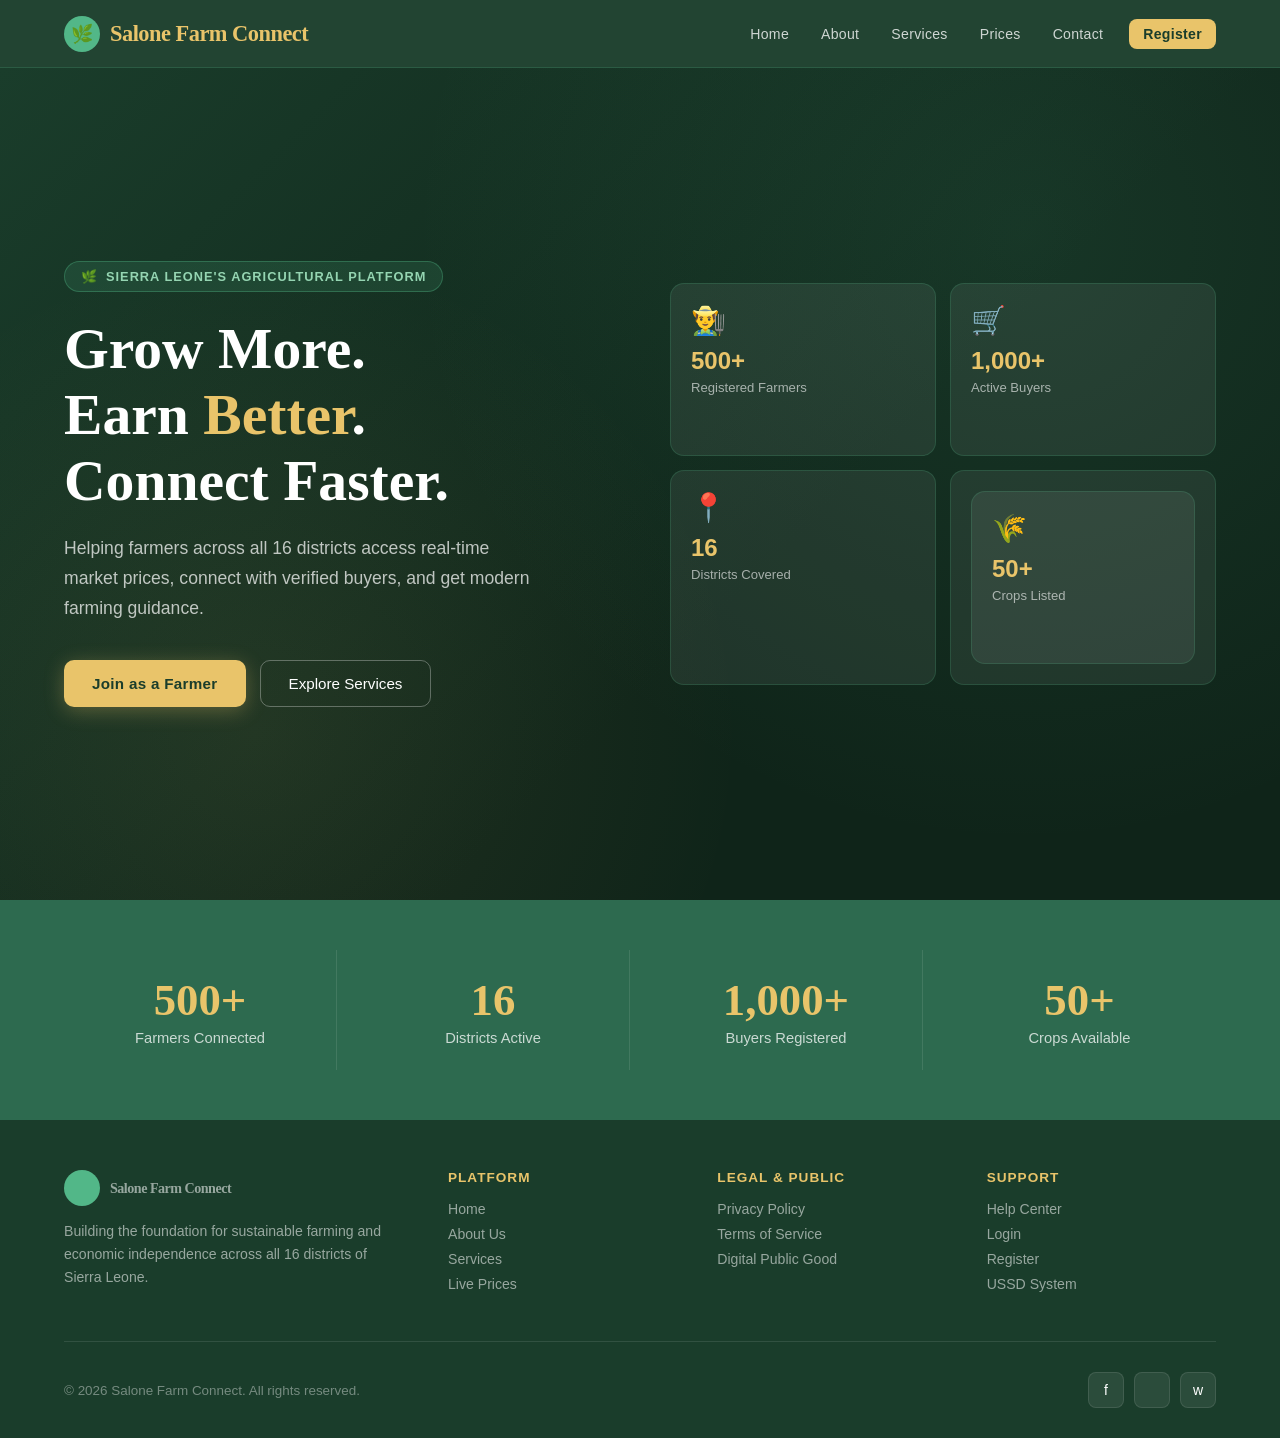
==== index.html @ 29c18ebd "Successfully Cleared submodule and tracking actual folders" ====
<!DOCTYPE html>
<html lang="en">
<head>
<meta charset="UTF-8">
<meta name="viewport" content="width=device-width, initial-scale=1.0">
<title>Salone Farm Connect</title>
<link rel="stylesheet" href="style.CSS">
</head>
<body>

<header id="mainHeader">
  <a onclick="navigateTo('home-page')" class="logo" style="cursor: pointer;">
  <span class="logo-icon">🌿</span>
    Salone Farm Connect
  </a>
  <nav id="mainNav">
    <a id="nav-home-page" onclick="navigateTo('home-page')">Home</a>
    <a id="nav-about-page" onclick="navigateTo('about-page')">About</a>
    <a id="nav-services-page" onclick="navigateTo('services-page')">Services</a>
    <a id="nav-market-page" onclick="navigateTo('market-page')">Prices</a>
    <a id="nav-contact-page" onclick="navigateTo('contact-page')">Contact</a>
    <a id="nav-register-page" onclick="navigateTo('register-page')" class="nav-cta">Register</a>
  </nav>
  <div class="menu-toggle" id="menuToggle" onclick="toggleMenu()" aria-label="Toggle menu">
    <span></span><span></span><span></span>
  </div>
</header>

<div id="home-page" class="page-view">
  <section class="hero">
    <div class="hero-bg-pattern"></div>
    <div class="hero-grid">
      <div class="hero-content">
        <div class="hero-badge">Sierra Leone's Agricultural Platform</div>
        <h2>Grow More.<br>Earn <span>Better</span>.<br>Connect Faster.</h2>
        <p>Helping farmers across all 16 districts access real-time market prices, connect with verified buyers, and get modern farming guidance.</p>
        <div class="hero-buttons">
          <button class="btn-primary" onclick="navigateTo('register-page')">Join as a Farmer</button>
          <button class="btn-outline" onclick="navigateTo('services-page')">Explore Services</button>
        </div>
      </div>
      <div class="hero-visual">
        <div class="hero-card-grid">
          <div class="hero-info-card"><div class="card-icon">👨‍🌾</div><h4>500+</h4><p>Registered Farmers</p>
          </div>
          <div class="hero-info-card"><div class="card-icon">🛒</div><h4>1,000+</h4><p>Active Buyers</p>
          </div>
          <div class="hero-info-card"><div class="card-icon">📍</div><h4>16</h4><p>Districts Covered</p>
          </div>
          <div class="hero-info-card"><div class="hero-info-card"><div class="card-icon">🌾</div><h4>50+</h4><p>Crops Listed</p>
        </div>
    </div>
  </section>

  <div class="stats">
    <div class="stat-item">
      <h3 id="stat1">500+</h3>
      <p>Farmers Connected</p>
    </div>
    <div class="stat-item">
      <h3 id="stat2">16</h3>
      <p>Districts Active</p>
    </div>
    <div class="stat-item">
      <h3 id="stat3">1,000+</h3>
      <p>Buyers Registered</p>
    </div>
    <div class="stat-item">
      <h3 id="stat4">50+</h3>
      <p>Crops Available</p>
    </div>
  </div>
</div>

<div id="about-page" class="page-view">
  <section class="about">
    <div class="about-inner">
      <div class="about-image-wrap">
        <img src="images/farmer.jpg" alt="Sierra Leone Farmer"
          onerror="this.style.display='none'; this.parentElement.querySelector('.about-fallback').style.display='flex'">
        <div class="about-fallback" style="display:none; height:460px; background:linear-gradient(135deg,#b7e4c7,#52b788); align-items:center; justify-content:center; font-size:100px;"></div>
        <div class="about-tag">Est. 2024 · Freetown, SL</div>
      </div>
      <div class="about-text">
        <span class="section-label">About Us</span>
        <h2 class="section-title">Empowering Sierra Leone's Farming Communities</h2>
        <p class="section-desc">Salone Farm Connect is a Digital Public Good bridging the gap between farmers and markets across Sierra Leone.</p>
        <div class="about-feature">
          <div class="about-feature-icon">📊</div>
          <div>
            <h4>Real-Time Market Data</h4>
            <p>Daily updated crop prices from all major markets so you always sell at the right time.</p>
          </div>
        </div>
        <div class="about-feature">
          <div class="about-feature-icon">🤝</div>
          <div>
            <h4>Verified Buyer Network</h4>
            <p>Connect directly with trusted buyers — no middlemen, better prices for your harvest.</p>
          </div>
        </div>
        <div class="about-feature">
          <div class="about-feature-icon">📱</div>
          <div>
            <h4>Works on All Devices</h4>
            <p>Mobile-friendly platform accessible even on basic smartphones with low data usage.</p>
          </div>
        </div>
      </div>
    </div>
  </section>
</div>

<div id="services-page" class="page-view">
  <section id="services">
    <div class="services-inner">
      <div style="text-align:center; max-width:580px; margin:0 auto 50px;">
        <span class="section-label">What We Offer</span>
        <h2 class="section-title">Services Built for Farmers</h2>
      </div>
      <div class="cards">
        <div class="card">
          <div class="card-img-wrap">
            <img src="images/advice.jpg" alt="Farming Advice"
              onerror="this.style.display='none'; this.nextElementSibling.style.display='flex'">
            <div class="card-img-placeholder p1">🌱</div>
          </div>
          <div class="card-body">
            <h3>Farming Advice</h3>
            <p>Modern techniques, seasonal guides, and expert tips tailored for Sierra Leone's climate and soil.</p>
            <a onclick="showToast('Farming advice archives are being expanded!')" class="card-link">Learn more →</a>
          </div>
        </div>
        <div class="card">
          <div class="card-img-wrap">
            <img src="images/market.jpg" alt="Market Prices"
              onerror="this.style.display='none'; this.nextElementSibling.style.display='flex'">
            <div class="card-img-placeholder p2">💰</div>
          </div>
          <div class="card-body">
            <h3>Market Prices</h3>
            <p>Daily updated crop prices from Bo, Kenema, Makeni, and Freetown markets.</p>
            <a onclick="navigateTo('market-page')" class="card-link">View prices →</a>
          </div>
        </div>
        <div class="card">
          <div class="card-img-wrap">
            <img src="images/equipment.jpg" alt="Equipment Guide"
              onerror="this.style.display='none'; this.nextElementSibling.style.display='flex'">
            <div class="card-img-placeholder p3">🚜</div>
          </div>
          <div class="card-body">
            <h3>Equipment Guide</h3>
            <p>Find affordable tools, compare options, and locate suppliers near your district.</p>
            <a onclick="showToast('Equipment databases are updating...')" class="card-link">Browse tools →</a>
          </div>
        </div>
        <div class="card">
          <div class="card-img-wrap">
            <img src="images/buyer.jpg" alt="Buyer Connection"
              onerror="this.style.display='none'; this.nextElementSibling.style.display='flex'">
            <div class="card-img-placeholder p4">🛒</div>
          </div>
          <div class="card-body">
            <h3>Buyer Connection</h3>
            <p>Post your harvest and get contacted by verified buyers directly — no commission fees.</p>
            <a onclick="navigateTo('register-page')" class="card-link">Get started →</a>
          </div>
        </div>
      </div>
    </div>
  </section>
</div>

<div id="market-page" class="page-view">
  <section id="market">
    <div class="market-inner">
      <span class="section-label">Live Prices</span>
      <h2 class="section-title">Current Market Prices</h2>
      <p class="section-desc">Prices updated daily from major markets across Sierra Leone. All prices in Leones (Le) per kg.</p>
      <div class="market-grid">
        <div class="price-card">
          <div class="price-card-left">
            <div class="price-card-emoji">🌾</div>
            <div>
              <div class="price-card-name">Rice</div>
              <div class="price-card-sub">Oryza sativa</div>
            </div>
          </div>
          <div>
            <div class="price-card-amount">Le 900</div>
            <div class="price-card-unit">per kg</div>
          </div>
        </div>
        <div class="price-card">
          <div class="price-card-left">
            <div class="price-card-emoji">🥔</div>
            <div>
              <div class="price-card-name">Cassava</div>
              <div class="price-card-sub">Manihot esculenta</div>
            </div>
          </div>
          <div>
            <div class="price-card-amount">Le 700</div>
            <div class="price-card-unit">per kg</div>
          </div>
        </div>
        <div class="price-card">
          <div class="price-card-left">
            <div class="price-card-emoji">🥜</div>
            <div>
              <div class="price-card-name">Groundnut</div>
              <div class="price-card-sub">Arachis hypogaea</div>
            </div>
          </div>
          <div>
            <div class="price-card-amount">Le 1,200</div>
            <div class="price-card-unit">per kg</div>
          </div>
        </div>
        <div class="price-card">
          <div class="price-card-left">
            <div class="price-card-emoji">🌶️</div>
            <div>
              <div class="price-card-name">Pepper</div>
              <div class="price-card-sub">Capsicum species</div>
            </div>
          </div>
          <div>
            <div class="price-card-amount">Le 1,500</div>
            <div class="price-card-unit">per kg</div>
          </div>
        </div>
        <div class="price-card">
          <div class="price-card-left">
            <div class="price-card-emoji">🌽</div>
            <div>
              <div class="price-card-name">Maize</div>
              <div class="price-card-sub">Zea mays</div>
            </div>
          </div>
          <div>
            <div class="price-card-amount">Le 850</div>
            <div class="price-card-unit">per kg</div>
          </div>
        </div>
        <div class="price-card">
          <div class="price-card-left">
            <div class="price-card-emoji">🍠</div>
            <div>
              <div class="price-card-name">Sweet Potato</div>
              <div class="price-card-sub">Ipomoea batatas</div>
            </div>
          </div>
          <div>
            <div class="price-card-amount">Le 600</div>
            <div class="price-card-unit">per kg</div>
          </div>
        </div>
      </div>
      <p class="market-update">Last updated: <span id="updateTime">Loading...</span></p>
    </div>
  </section>
  
  <section class="testimonials">
    <div class="testimonials-inner">
      <div style="text-align:center; max-width:580px; margin:0 auto 50px;">
        <span class="section-label">Success Stories</span>
        <h2 class="section-title">What Our Farmers Say</h2>
      </div>
      <div class="testimonials-grid">
        <div class="testimonial-card">
          <div class="stars"></div>
          <p>"Knowing the market price in Freetown before leaving my farm in Kenema saved me over Le 500,000 in transport!"</p>
          <div class="testimonial-author">
            <div class="avatar">MK</div>
            <div>
              <h4>Haja Rahatu Bassum</h4>
              <span>Rice Farmer, Kenema</span>
            </div>
          </div>
        </div>
        <div class="testimonial-card">
          <div class="stars"></div>
          <p>"I connected directly with an agribusiness buyer from Bo who bought my entire cassava yield. No middleman cheats."</p>
          <div class="testimonial-author">
            <div class="avatar">FB</div>
            <div>
              <h4>Francis Sillah</h4>
              <span>Cassava Producer, Moyamba</span>
            </div>
          </div>
        </div>
        <div class="testimonial-card">
          <div class="stars"></div>
          <p>"The advice on seasonal planting and compost application helped me double my pepper harvest this year."</p>
          <div class="testimonial-author">
            <div class="avatar">SK</div>
            <div>
              <h4>Adrian Amous Lavaly</h4>
              <span>Vegetable Grower, Kono</span>
            </div>
          </div>
        </div>
      </div>
    </div>
  </section>
</div>

<div id="contact-page" class="page-view">
  <section id="contact">
    <div class="contact-inner">
      <div class="contact-info">
        <span class="section-label">Get In Touch</span>
        <h3>We're Here to Help</h3>
        <p>Have questions about how to use the platform or need registration assistance? Contact our local team in Freetown.</p>
        <div class="contact-item">
          <div class="contact-icon">📞</div>
          <div>
            <h4>Phone Support</h4>
            <p>+232 76 123456 / +232 33 654321</p>
          </div>
        </div>
        <div class="contact-item">
          <div class="contact-icon">✉️</div>
          <div>
            <h4>Email Address</h4>
            <p>support@salonefarmconnect.sl</p>
          </div>
        </div>
        <div class="contact-item">
          <div class="contact-icon">📍</div>
          <div>
            <h4>Main Office</h4>
            <p>Siaka Stevens Street, Freetown, Sierra Leone</p>
          </div>
        </div>
      </div>
      <div class="contact-map">
        <img src="images/hero.jpg" alt="Hero" srcset="">
        <span>🇸🇱</span>
        Salone Farm Connect HQ
      </div>
    </div>
  </section>
</div>

<div id="login-page" class="page-view">
  <section id="login">
    <div class="register-inner">
      <span class="section-label">Welcome Back</span>
      <h2 class="section-title">Login to Your Account</h2>
      <p class="section-desc">Access your market connections, crop listings, and daily updates.</p>
      <div class="register-form">
        <form onsubmit="handleLogin(event)">
          <div class="form-group">
            <label>Phone Number</label>
            <input type="tel" id="lphone" placeholder="e.g. +232 76 000000" required>
          </div>
          <div class="form-group">
            <label>Password / PIN</label>
            <input type="password" id="lpassword" placeholder="Enter your secret PIN" required>
          </div>
          <button type="submit" class="form-submit-btn">Login</button>
          <p class="form-toggle-text">
            New to the network? <a onclick="navigateTo('register-page')">Register here</a>
          </p>
        </form>
      </div>
    </div>
  </section>
</div>

<div id="register-page" class="page-view">
  <section id="register">
    <div class="register-inner">
      <span class="section-label">Get Started Today</span>
      <h2 class="section-title">Register as a Farmer</h2>
      <p class="section-desc">Join hundreds of farmers across Sierra Leone and start selling smarter.</p>
      <div class="register-form">
        <form onsubmit="handleRegistration(event)">
          <div class="form-row">
            <div class="form-group">
              <label>Full Name</label>
              <input type="text" id="fname" placeholder="e.g. Aminata Koroma" required>
            </div>
            <div class="form-group">
              <label>Phone Number</label>
              <input type="tel" id="fphone" placeholder="e.g. +232 76 000000" required>
            </div>
          </div>
          <div class="form-row">
            <div class="form-group">
              <label>District</label>
              <select id="fdistrict" required>
                <option value="" disabled selected>Select District</option>
                <option>Bo</option>
                <option>Bombali</option>
                <option>Freetown</option>
                <option>Kenema</option>
                <option>Makeni</option>
                <option>Kono</option>
              </select>
            </div>
            <div class="form-group">
              <label>Primary Crop</label>
              <select id="fcrop" required>
                <option value="" disabled selected>Select Crop</option>
                <option>Rice</option>
                <option>Cassava</option>
                <option>Groundnut</option>
                <option>Pepper</option>
              </select>
            </div>
          </div>
          <button type="submit" class="form-submit-btn">Complete Registration</button>
          <p style="text-align: center; margin-top: 20px; font-size: 14px; color: #fefcfc;">
  Already have an account? 
  <a onclick="navigateTo('login-page')" style="color: var(--green-light); cursor: pointer; font-weight: bold; text-decoration: underline; transition: color 0.2s ease;">
    Login here
  </a>
</p>
          <div id="successMsg" class="success-msg"> Success! Welcome to the network.</div>
        </form>
      </div>
    </div>
  </section>
</div>

<footer>
  <div class="footer-grid">
    <div class="footer-col footer-brand">
      <a onclick="navigateTo('home-page')" class="logo">
        <span class="logo-icon"></span>
        Salone Farm Connect
      </a>
      <p>Building the foundation for sustainable farming and economic independence across all 16 districts of Sierra Leone.</p>
    </div>
    <div class="footer-col">
      <h5>Platform</h5>
      <a onclick="navigateTo('home-page')">Home</a>
      <a onclick="navigateTo('about-page')">About Us</a>
      <a onclick="navigateTo('services-page')">Services</a>
      <a onclick="navigateTo('market-page')">Live Prices</a>
    </div>
    <div class="footer-col">
      <h5>Legal & Public</h5>
      <a onclick="showToast('Privacy updates are live.')">Privacy Policy</a>
      <a onclick="showToast('Standard terms apply.')">Terms of Service</a>
      <a onclick="showToast('Certified DPG platform.')">Digital Public Good</a>
    </div>
    <div class="footer-col">
      <h5>Support</h5>
      <a onclick="navigateTo('contact-page')">Help Center</a>
      <a onclick="navigateTo('login-page')">Login</a>
      <a onclick="navigateTo('register-page')">Register</a>
      <a onclick="showToast('USSD Portal: Dial *432#')">USSD System</a>
    </div>
  </div>
  <div class="footer-bottom">
    <p>&copy; 2026 Salone Farm Connect. All rights reserved.</p>
    <div class="footer-socials">
      <a onclick="showToast('Opening Facebook...')" class="social-btn" style="color:#fff;">f</a>
      <a onclick="showToast('Opening X...')" class="social-btn" style="color:#fff;"></a>
      <a onclick="showToast('Opening WhatsApp...')" class="social-btn" style="color:#fff;">w</a>
    </div>
  </div>
</footer>

<div id="toast">
  <span id="toastText">Notification message here</span>
</div>
<script src="script.js"></script>
</body>
</html>
---- style.CSS ----
* {
    --green-deep: #1a3d2b;
    --green-mid: #2d6a4f;
    --green-bright: #52b788;
    --green-light: #95d5b2;
    --gold: #e9c46a;
    --gold-dark: #c89a2f;
    --earth: #8b4513;
    --cream: #fefae0;
    --white: #ffffff;
    --text-dark: #111a15;
    --text-mid: #3d5a45;
    --shadow: rgba(26,61,43,0.18);
    --radius: 16px;
    --transition: 0.4s cubic-bezier(.4, 0, .2, 1);
  }

  *, *::before, *::after { box-sizing: border-box; margin: 0; padding: 0; }

  html { scroll-behavior: smooth; }

  body {
    font-family: 'DM Sans', sans-serif;
    background: var(--cream);
    color: var(--text-dark);
    overflow-x: hidden;
    min-height: 100vh;
    display: flex;
    flex-direction: column;
  }

  /* ─── SCROLLBAR ─── */
  ::-webkit-scrollbar { width: 6px; }
  ::-webkit-scrollbar-track { background: var(--green-deep); }
  ::-webkit-scrollbar-thumb { background: var(--green-bright); border-radius: 3px; }

  /* ─── HEADER ─── */
  header {
    position: fixed; top: 0; left: 0; right: 0; z-index: 1000;
    background: rgba(26,61,43,0.96);
    backdrop-filter: blur(12px);
    -webkit-backdrop-filter: blur(12px);
    padding: 0 5%;
    display: flex; align-items: center; justify-content: space-between;
    height: 68px;
    border-bottom: 1px solid rgba(82,183,136,0.2);
    transition: box-shadow var(--transition);
  }
  header.scrolled { box-shadow: 0 4px 30px var(--shadow); }

  .logo {
    font-family: 'Playfair Display', serif;
    color: var(--gold);
    font-size: 1.4rem;
    font-weight: 700;
    letter-spacing: -0.5px;
    display: flex; align-items: center; gap: 10px;
    text-decoration: none;
  }
  .logo-icon {
    width: 36px; height: 36px;
    background: var(--green-bright);
    border-radius: 50%;
    display: grid; place-items: center;
    font-size: 18px;
    flex-shrink: 0;
  }

  nav { display: flex; align-items: center; gap: 4px; }
  nav a {
    color: rgba(255,255,255,0.78);
    text-decoration: none;
    font-size: 0.88rem;
    font-weight: 500;
    padding: 7px 14px;
    border-radius: 8px;
    transition: all var(--transition);
    letter-spacing: 0.3px;
    cursor: pointer;
  }
  nav a:hover, nav a.active { background: rgba(82,183,136,0.2); color: var(--green-light); }

  .nav-cta {
    background: var(--gold) !important;
    color: var(--green-deep) !important;
    font-weight: 600 !important;
    margin-left: 8px;
  }
  .nav-cta:hover, .nav-cta.active { background: var(--gold-dark) !important; color: var(--white) !important; }

  .menu-toggle {
    display: none;
    flex-direction: column; gap: 5px; cursor: pointer; padding: 6px;
  }
  .menu-toggle span {
    display: block; width: 24px; height: 2px;
    background: var(--white); border-radius: 2px;
    transition: all var(--transition);
  }

  /* ─── MULTI-PAGE VIEW ROUTER SYSTEM ─── */
  .page-view {
  display: none;
  width: 100%;
  opacity: 0;
  transform: translateY(20px);
  padding-top: 68px; /* Escape the sticky header */
  flex: 1;
  box-sizing: border-box; /* Prevents padding from causing extra layout sprawl */
}

/* Use a clean keyframe setup for entry, and let standard layout rules handle exits */
.page-view.active-page {
  display: block; /* Changes cleanly to a block only when viewed */
  animation: pageEnter 0.5s cubic-bezier(.4, 0, .2, 1) forwards;
}

  @keyframes pageEnter {
    from {
      opacity: 0;
      transform: translateY(25px);
    }
    to {
      opacity: 1;
      transform: translateY(0);
    }
  }

  /* ─── HERO ─── */
  .hero {
    min-height: calc(100vh - 68px);
    background: linear-gradient(135deg, var(--green-deep) 0%, #0f2419 60%, #0f2419 100%);
    display: flex; align-items: center;
    position: relative; overflow: hidden;
    padding: 60px 5%;
  }

  .hero-bg-pattern {
    position: absolute; inset: 0; pointer-events: none;
    background-image:
      radial-gradient(circle at 80% 20%, rgba(82,183,136,0.12) 0%, transparent 50%),
      radial-gradient(circle at 20% 80%, rgba(233,196,106,0.08) 0%, transparent 40%);
  }

  .hero-grid {
    max-width: 1200px; margin: 0 auto; width: 100%;
    display: grid; grid-template-columns: 1fr 1fr; gap: 60px; align-items: center;
  }

  .hero-badge {
    display: inline-flex; align-items: center; gap: 8px;
    background: rgba(82,183,136,0.15);
    border: 1px solid rgba(82,183,136,0.35);
    color: var(--green-light);
    font-size: 0.8rem; font-weight: 600; letter-spacing: 1px; text-transform: uppercase;
    padding: 7px 16px; border-radius: 100px; margin-bottom: 24px;
    animation: fadeUp 0.6s ease both;
  }
  .hero-badge::before { content: '🌿'; }

  .hero h2 {
    font-family: 'Playfair Display', serif;
    color: var(--white);
    font-size: clamp(2.2rem, 4.5vw, 3.6rem);
    line-height: 1.15;
    font-weight: 900;
    margin-bottom: 20px;
    animation: fadeUp 0.7s 0.1s ease both;
  }
  .hero h2 span { color: var(--gold); }

  .hero p {
    color: rgba(255,255,255,0.72);
    font-size: 1.1rem; line-height: 1.7;
    max-width: 480px; margin-bottom: 36px;
    animation: fadeUp 0.7s 0.2s ease both;
  }

  .hero-buttons {
    display: flex; gap: 14px; flex-wrap: wrap;
    animation: fadeUp 0.7s 0.3s ease both;
  }

  .btn-primary {
    background: var(--gold);
    color: var(--green-deep);
    font-family: 'DM Sans', sans-serif;
    font-weight: 700; font-size: 0.95rem;
    padding: 14px 28px; border-radius: 10px;
    border: none; cursor: pointer;
    transition: all var(--transition);
    box-shadow: 0 4px 20px rgba(233,196,106,0.3);
    letter-spacing: 0.3px;
  }
  .btn-primary:hover {
    background: var(--gold-dark); transform: translateY(-2px);
    box-shadow: 0 8px 28px rgba(233,196,106,0.4);
  }

  .btn-outline {
    background: transparent;
    color: var(--white);
    font-family: 'DM Sans', sans-serif;
    font-weight: 500; font-size: 0.95rem;
    padding: 14px 28px; border-radius: 10px;
    border: 1px solid rgba(255,255,255,0.3); cursor: pointer;
    transition: all var(--transition);
  }
  .btn-outline:hover { background: rgba(255,255,255,0.1); border-color: rgba(255,255,255,0.55); }

  .hero-visual {
    animation: fadeIn 0.9s 0.4s ease both;
    position: relative;
  }

  .hero-card-grid {
    display: grid; grid-template-columns: 1fr 1fr; gap: 14px;
  }

  .hero-info-card {
    background: rgba(255,255,255,0.07);
    border: 1px solid rgba(82,183,136,0.2);
    border-radius: 14px; padding: 20px;
    transition: all var(--transition);
  }
  .hero-info-card:hover { background: rgba(255,255,255,0.11); transform: translateY(-3px); }
  .hero-info-card .card-icon { font-size: 28px; margin-bottom: 10px; }
  .hero-info-card h4 { color: var(--gold); font-size: 1.5rem; font-weight: 700; }
  .hero-info-card p { color: rgba(255,255,255,0.6); font-size: 0.82rem; margin-top: 2px; }

  /* ─── STATS ─── */
  .stats {
    background: var(--green-mid);
    padding: 50px 5%;
    display: grid; grid-template-columns: repeat(4, 1fr); gap: 20px;
    max-width: 100%;
  }

  .stat-item {
    text-align: center; padding: 24px 10px;
    border-right: 1px solid rgba(255,255,255,0.1);
    transition: transform var(--transition);
  }
  .stat-item:last-child { border-right: none; }
  .stat-item:hover { transform: scale(1.04); }
  .stat-item h3 {
    font-family: 'Playfair Display', serif;
    color: var(--gold); font-size: 2.8rem; font-weight: 900;
  }
  .stat-item p { color: rgba(255,255,255,0.75); font-size: 0.92rem; margin-top: 4px; font-weight: 500; }

  /* ─── SECTION SHARED ─── */
  section { padding: 90px 5%; }

  .section-label {
    display: inline-block;
    font-size: 0.78rem; font-weight: 700; letter-spacing: 2px; text-transform: uppercase;
    color: var(--green-bright); margin-bottom: 12px;
  }
  .section-title {
    font-family: 'Playfair Display', serif;
    font-size: clamp(1.8rem, 3.5vw, 2.7rem);
    font-weight: 900; color: var(--green-deep);
    line-height: 1.2; margin-bottom: 16px;
  }
  .section-desc {
    color: var(--text-mid); font-size: 1.05rem; line-height: 1.7;
    max-width: 580px; margin-bottom: 50px;
  }

  /* ─── ABOUT ─── */
  .about { background: var(--white); }
  .about-inner {
    max-width: 1200px; margin: 0 auto;
    display: grid; grid-template-columns: 1fr 1fr; gap: 70px; align-items: center;
  }

  .about-image-wrap {
    position: relative; border-radius: 20px; overflow: hidden;
    box-shadow: 0 30px 60px var(--shadow);
  }
  .about-image-wrap img {
    width: 100%; height: 460px; object-fit: cover; display: block;
    transition: transform 0.5s ease;
  }
  .about-image-wrap:hover img { transform: scale(1.04); }
  .about-image-wrap::after {
    content: '';
    position: absolute; inset: 0;
    background: linear-gradient(to top, rgba(26,61,43,0.4) 0%, transparent 60%);
  }

  .about-tag {
    position: absolute; bottom: 20px; left: 20px; z-index: 2;
    background: var(--gold); color: var(--green-deep);
    font-weight: 700; font-size: 0.85rem; padding: 8px 16px; border-radius: 8px;
  }

  .about-feature {
    display: flex; gap: 14px; align-items: flex-start;
    padding: 18px; border-radius: 12px;
    border: 1px solid rgba(82,183,136,0.2);
    margin-bottom: 14px;
    transition: all var(--transition);
    background: rgba(82,183,136,0.04);
  }
  .about-feature:hover { background: rgba(82,183,136,0.1); border-color: var(--green-bright); transform: translateX(6px); }
  .about-feature-icon { font-size: 24px; flex-shrink: 0; margin-top: 2px; }
  .about-feature h4 { font-weight: 600; font-size: 0.95rem; color: var(--green-deep); margin-bottom: 4px; }
  .about-feature p { color: var(--text-mid); font-size: 0.88rem; line-height: 1.5; }

  /* ─── SERVICES ─── */
  #services { background: var(--cream); }
  .services-inner { max-width: 1200px; margin: 0 auto; }

  .cards {
    display: grid; grid-template-columns: repeat(4, 1fr); gap: 22px;
  }

  .card {
    background: var(--white);
    border-radius: var(--radius); overflow: hidden;
    box-shadow: 0 4px 20px rgba(0,0,0,0.06);
    border: 1px solid rgba(82,183,136,0.12);
    transition: all var(--transition);
    cursor: default;
  }
  .card:hover {
    transform: translateY(-8px);
    box-shadow: 0 20px 40px rgba(26,61,43,0.15);
    border-color: var(--green-bright);
  }

  .card-img-wrap { height: 180px; overflow: hidden; position: relative; }
  .card-img-wrap img { width: 100%; height: 100%; object-fit: cover; transition: transform 0.5s ease; }
  .card:hover .card-img-wrap img { transform: scale(1.08); }

  .card-img-placeholder {
    width: 100%; height: 100%;
    display: grid; place-items: center; font-size: 52px;
  }
  .card-img-placeholder.p1 { background: linear-gradient(135deg, #d8f3dc, #b7e4c7); }
  .card-img-placeholder.p2 { background: linear-gradient(135deg, #fff3cd, #fde68a); }
  .card-img-placeholder.p3 { background: linear-gradient(135deg, #fce4ec, #f8bbd0); }
  .card-img-placeholder.p4 { background: linear-gradient(135deg, #e3f2fd, #bbdefb); }

  .card-body { padding: 22px 20px 24px; }
  .card-body h3 { font-family: 'Playfair Display', serif; font-size: 1.1rem; color: var(--green-deep); margin-bottom: 8px; }
  .card-body p { color: var(--text-mid); font-size: 0.88rem; line-height: 1.55; }

  .card-link {
    display: inline-flex; align-items: center; gap: 6px;
    color: var(--green-mid); font-size: 0.84rem; font-weight: 600;
    margin-top: 14px; text-decoration: none;
    transition: gap var(--transition), color var(--transition);
    cursor: pointer;
  }
  .card-link:hover { gap: 10px; color: var(--green-bright); }

  /* ─── MARKET ─── */
  #market { background: var(--white); }
  .market-inner { max-width: 900px; margin: 0 auto; }

  .market-grid {
    display: grid; grid-template-columns: repeat(2, 1fr); gap: 16px; margin-top: 40px;
  }

  .price-card {
    background: var(--cream);
    border-radius: 14px; padding: 22px 24px;
    border: 1px solid rgba(82,183,136,0.18);
    display: flex; justify-content: space-between; align-items: center;
    transition: all var(--transition);
    position: relative; overflow: hidden;
  }
  .price-card::before {
    content: '';
    position: absolute; left: 0; top: 0; bottom: 0; width: 4px;
    background: var(--green-bright);
    border-radius: 4px 0 0 4px;
  }
  .price-card:hover { background: var(--white); box-shadow: 0 8px 24px var(--shadow); transform: translateX(6px); }

  .price-card-left { display: flex; align-items: center; gap: 14px; }
  .price-card-emoji { font-size: 32px; }
  .price-card-name { font-weight: 600; font-size: 1.05rem; color: var(--green-deep); }
  .price-card-sub { color: var(--text-mid); font-size: 0.8rem; margin-top: 2px; }
  .price-card-amount { font-family: 'Playfair Display', serif; font-size: 1.5rem; font-weight: 900; color: var(--green-mid); }
  .price-card-unit { font-size: 0.78rem; color: var(--text-mid); text-align: right; }

  .market-update {
    text-align: center; margin-top: 28px;
    color: var(--text-mid); font-size: 0.85rem;
  }
  .market-update span { color: var(--green-bright); font-weight: 600; }

  /* ─── REGISTER ─── */
  #register { background: linear-gradient(135deg, var(--green-deep) 0%, #0f2419 100%); padding: 90px 5%; }
  .register-inner {
    max-width: 680px; margin: 0 auto; text-align: center;
  }
  .register-inner .section-title { color: var(--white); }
  .register-inner .section-desc { color: rgba(255,255,255,0.65); margin: 0 auto 40px; }

  .register-form {
    background: rgba(255,255,255,0.06);
    border: 1px solid rgba(82,183,136,0.25);
    border-radius: 20px; padding: 40px;
  }

  .form-row { display: grid; grid-template-columns: 1fr 1fr; gap: 16px; margin-bottom: 16px; }

  .form-group { display: flex; flex-direction: column; gap: 8px; text-align: left; }
  .form-group label { color: rgba(255,255,255,0.7); font-size: 0.85rem; font-weight: 500; }
  .form-group input, .form-group select {
    background: rgba(255,255,255,0.08);
    border: 1px solid rgba(82,183,136,0.25);
    border-radius: 10px; padding: 13px 16px;
    color: var(--white); font-family: 'DM Sans', sans-serif; font-size: 0.95rem;
    outline: none; transition: all var(--transition);
    width: 100%;
  }
  .form-group input::placeholder { color: rgba(255,255,255,0.3); }
  .form-group input:focus, .form-group select:focus {
    border-color: var(--green-bright);
    background: rgba(82,183,136,0.12);
    box-shadow: 0 0 0 3px rgba(82,183,136,0.15);
  }
  .form-group select option { background: var(--green-deep); color: var(--white); }

  .form-submit-btn {
    width: 100%; margin-top: 8px;
    background: var(--gold); color: var(--green-deep);
    font-family: 'DM Sans', sans-serif; font-weight: 700; font-size: 1rem;
    padding: 16px; border: none; border-radius: 10px; cursor: pointer;
    transition: all var(--transition);
    box-shadow: 0 4px 20px rgba(233,196,106,0.25);
    letter-spacing: 0.3px;
  }
  .form-submit-btn:hover { background: var(--gold-dark); transform: translateY(-2px); box-shadow: 0 8px 28px rgba(233,196,106,0.35); }

  .success-msg {
    display: none;
    background: rgba(82,183,136,0.15);
    border: 1px solid var(--green-bright);
    border-radius: 10px; padding: 16px 20px;
    color: var(--green-light); font-size: 0.95rem;
    margin-top: 16px; text-align: center;
  }
  .success-msg.show { display: block; animation: fadeUp 0.4s ease; }

 /* ==========================================================================
   Cleaned & Fixed Authentication Styles (No Phantom Scrolling)
   ========================================================================== */

#login-page, 
#register-page {
  background-color: #0f2d20; /* Deep green */
  padding: 40px 20px;        /* Reduced padding to stop massive gaps */
  width: 100%;
  display: flex;
  justify-content: center;
  align-items: center;
  box-sizing: border-box;
}

#login-page section,
#register-page section {
  width: 100%;
  max-width: 650px;
  margin: 0 auto;
}

/* Card Element */
#login-page .register-inner,
#register-page .register-inner {
  background: rgba(255, 255, 255, 0.04);
  border: 1px solid rgba(255, 255, 255, 0.1);
  padding: 35px 30px;
  border-radius: 16px;
  box-shadow: 0 10px 30px rgba(0, 0, 0, 0.3);
  box-sizing: border-box;
}

/* Headers */
#login-page .section-label,
#register-page .section-label {
  display: block;
  text-align: center;
  color: #52b788;
  font-weight: 700;
  text-transform: uppercase;
  letter-spacing: 1.5px;
  font-size: 13px;
  margin-bottom: 8px;
}

#login-page .section-title,
#register-page .section-title {
  color: #ffffff !important;
  text-align: center;
  font-size: 30px;
  font-weight: 700;
  margin-top: 0;
  margin-bottom: 10px;
}

#login-page .section-desc,
#register-page .section-desc {
  color: #b3c6be;
  text-align: center;
  font-size: 15px;
  margin-bottom: 25px;
}

/* Form Groups & Inputs */
#login-page .form-group,
#register-page .form-group {
  margin-bottom: 15px;
}

#login-page .form-group label,
#register-page .form-group label {
  display: block;
  color: #b3c6be;
  font-weight: 500;
  margin-bottom: 6px;
  font-size: 14px;
}

#login-page .form-group input,
#register-page .form-group input,
#register-page .form-group select {
  width: 100%;
  padding: 12px;
  background-color: rgba(255, 255, 255, 0.07) !important;
  border: 1px solid rgba(255, 255, 255, 0.15);
  border-radius: 8px;
  font-size: 15px;
  color: #ffffff !important;
  box-sizing: border-box;
}

#login-page .form-group input:focus,
#register-page .form-group input:focus {
  outline: none;
  border-color: #cca43b;
}

/* Gold Button */
#login-page .form-submit-btn,
#register-page .form-submit-btn {
  width: 100%;
  background-color: #cca43b !important;
  color: #0f2d20 !important;
  border: none;
  padding: 14px;
  font-size: 16px;
  font-weight: 700;
  border-radius: 8px;
  cursor: pointer;
  transition: background-color 0.2s ease;
  margin-top: 5px;
}

#login-page .form-submit-btn:hover,
#register-page .form-submit-btn:hover {
  background-color: #dfb549 !important;
}

/* Links */
#login-page .form-toggle-text,
#register-page .form-toggle-text,
#login-page .register-form p,
#register-page .register-form p {
  text-align: center;
  margin-top: 20px;
  font-size: 14px;
  color: #b3c6be;
}

#login-page .form-toggle-text a,
#register-page .form-toggle-text a,
.register-form p a {
  color: #52b788 !important;
  cursor: pointer;
  font-weight: 700;
  text-decoration: underline !important;
}

  /* ─── TESTIMONIALS ─── */
  .testimonials { background: var(--cream); padding: 90px 5%; }
  .testimonials-inner { max-width: 1000px; margin: 0 auto; }
  .testimonials-grid { display: grid; grid-template-columns: repeat(3, 1fr); gap: 22px; }

  .testimonial-card {
    background: var(--white);
    border-radius: 16px; padding: 28px 24px;
    border: 1px solid rgba(82,183,136,0.15);
    transition: all var(--transition);
    position: relative;
  }
  .testimonial-card:hover { transform: translateY(-6px); box-shadow: 0 16px 40px var(--shadow); }
  .testimonial-card::before {
    content: '"';
    position: absolute; top: 16px; right: 22px;
    font-family: 'Playfair Display', serif; font-size: 5rem;
    color: rgba(82,183,136,0.12); line-height: 1;
  }
  .stars { color: var(--gold); font-size: 0.9rem; letter-spacing: 2px; margin-bottom: 12px; }
  .testimonial-card p { color: var(--text-mid); font-size: 0.95rem; line-height: 1.65; margin-bottom: 20px; }
  .testimonial-author { display: flex; align-items: center; gap: 12px; }
  .avatar {
    width: 42px; height: 42px; border-radius: 50%;
    background: linear-gradient(135deg, var(--green-mid), var(--green-bright));
    display: grid; place-items: center;
    color: white; font-weight: 700; font-size: 0.9rem; flex-shrink: 0;
  }
  .testimonial-author h4 { font-weight: 600; font-size: 0.9rem; color: var(--green-deep); }
  .testimonial-author span { color: var(--text-mid); font-size: 0.8rem; }

  /* ─── CONTACT ─── */
  #contact { background: var(--white); }
  .contact-inner {
    max-width: 1100px; margin: 0 auto;
    display: grid; grid-template-columns: 1fr 1fr; gap: 60px; align-items: start;
  }
  .contact-info h3 {
    font-family: 'Playfair Display', serif;
    font-size: 1.8rem; color: var(--green-deep); margin-bottom: 14px;
  }
  .contact-info p { color: var(--text-mid); line-height: 1.7; margin-bottom: 30px; }

  .contact-item {
    display: flex; align-items: flex-start; gap: 14px;
    padding: 16px; border-radius: 12px;
    border: 1px solid rgba(82,183,136,0.15);
    margin-bottom: 12px; transition: all var(--transition);
  }
  .contact-item:hover { background: rgba(82,183,136,0.06); border-color: var(--green-bright); }
  .contact-icon {
    width: 42px; height: 42px; border-radius: 10px;
    background: rgba(82,183,136,0.12);
    display: grid; place-items: center; font-size: 18px; flex-shrink: 0;
  }
  .contact-item h4 { font-weight: 600; font-size: 0.88rem; color: var(--green-deep); margin-bottom: 3px; }
  .contact-item p { color: var(--text-mid); font-size: 0.9rem; margin: 0; }

  .contact-map {
    border-radius: 16px; overflow: hidden;
    background: linear-gradient(135deg, #d8f3dc, #b7e4c7);
    height: 340px; display: flex; align-items: center; justify-content: center;
    font-size: 3rem; border: 1px solid rgba(82,183,136,0.2);
    flex-direction: column; gap: 10px;
    color: var(--green-mid); font-family: 'DM Sans', sans-serif; font-size: 1rem; font-weight: 500;
  }
  .contact-map span { font-size: 3.5rem; }

  /* ─── FOOTER ─── */
  footer {
    background: var(--green-deep);
    padding: 50px 5% 30px;
    margin-top: auto;
  }
  .footer-grid {
    max-width: 1200px; margin: 0 auto;
    display: grid; grid-template-columns: 1.5fr 1fr 1fr 1fr; gap: 40px;
    padding-bottom: 40px; border-bottom: 1px solid rgba(255,255,255,0.1);
    margin-bottom: 30px;
  }
  .footer-brand .logo { margin-bottom: 14px; display: inline-flex; }
  .footer-brand p { color: rgba(255,255,255,0.55); font-size: 0.88rem; line-height: 1.65; }
  .footer-col h5 { color: var(--gold); font-size: 0.85rem; font-weight: 700; letter-spacing: 1px; text-transform: uppercase; margin-bottom: 16px; }
  .footer-col a { display: block; color: rgba(255,255,255,0.55); font-size: 0.88rem; text-decoration: none; margin-bottom: 9px; transition: color var(--transition); cursor: pointer; }
  .footer-col a:hover { color: var(--green-light); }

  .footer-bottom {
    max-width: 1200px; margin: 0 auto;
    display: flex; justify-content: space-between; align-items: center; flex-wrap: wrap; gap: 10px;
  }
  .footer-bottom p { color: rgba(255,255,255,0.4); font-size: 0.84rem; }
  .footer-socials { display: flex; gap: 10px; }
  .social-btn {
    width: 36px; height: 36px; border-radius: 8px;
    background: rgba(255,255,255,0.08);
    border: 1px solid rgba(255,255,255,0.1);
    display: grid; place-items: center; font-size: 14px; cursor: pointer;
    transition: all var(--transition); text-decoration: none;
  }
  .social-btn:hover { background: rgba(82,183,136,0.25); border-color: var(--green-bright); }

  /* ─── TOAST ─── */
  #toast {
    position: fixed; bottom: 30px; right: 30px; z-index: 9999;
    background: var(--green-mid); color: var(--white);
    padding: 14px 22px; border-radius: 12px;
    font-size: 0.92rem; font-weight: 500;
    box-shadow: 0 8px 30px rgba(0,0,0,0.2);
    transform: translateY(20px); opacity: 0; pointer-events: none;
    transition: all 0.4s cubic-bezier(.4,0,.2,1);
    display: flex; align-items: center; gap: 10px;
    max-width: 320px;
  }
  #toast.visible { transform: translateY(0); opacity: 1; pointer-events: auto; }

  /* ─── ANIMATIONS ─── */
  @keyframes fadeUp {
    from { opacity: 0; transform: translateY(24px); }
    to   { opacity: 1; transform: translateY(0); }
  }
  @keyframes fadeIn {
    from { opacity: 0; transform: scale(0.97); }
    to   { opacity: 1; transform: scale(1); }
  }

  /* ─── MOBILE NAV ─── */
  @media (max-width: 900px) {
    nav { display: none; position: absolute; top: 68px; left: 0; right: 0;
      flex-direction: column; background: rgba(26,61,43,0.98);
      padding: 16px; gap: 4px; }
    nav.open { display: flex; }
    nav a { padding: 12px 16px; width: 100%; text-align: center; }
    .menu-toggle { display: flex; }
    .hero-grid { grid-template-columns: 1fr; }
    .hero-visual { display: none; }
    .stats { grid-template-columns: repeat(2, 1fr); }
    .about-inner { grid-template-columns: 1fr; }
    .cards { grid-template-columns: 1fr 1fr; }
    .market-grid { grid-template-columns: 1fr; }
    .form-row { grid-template-columns: 1fr; }
    .testimonials-grid { grid-template-columns: 1fr; }
    .contact-inner { grid-template-columns: 1fr; }
    .footer-grid { grid-template-columns: 1fr 1fr; }
  }
  @media (max-width: 580px) {
    .cards { grid-template-columns: 1fr; }
    .footer-grid { grid-template-columns: 1fr; }
    .hero-buttons { flex-direction: column; }
    .register-form { padding: 24px; }
  }
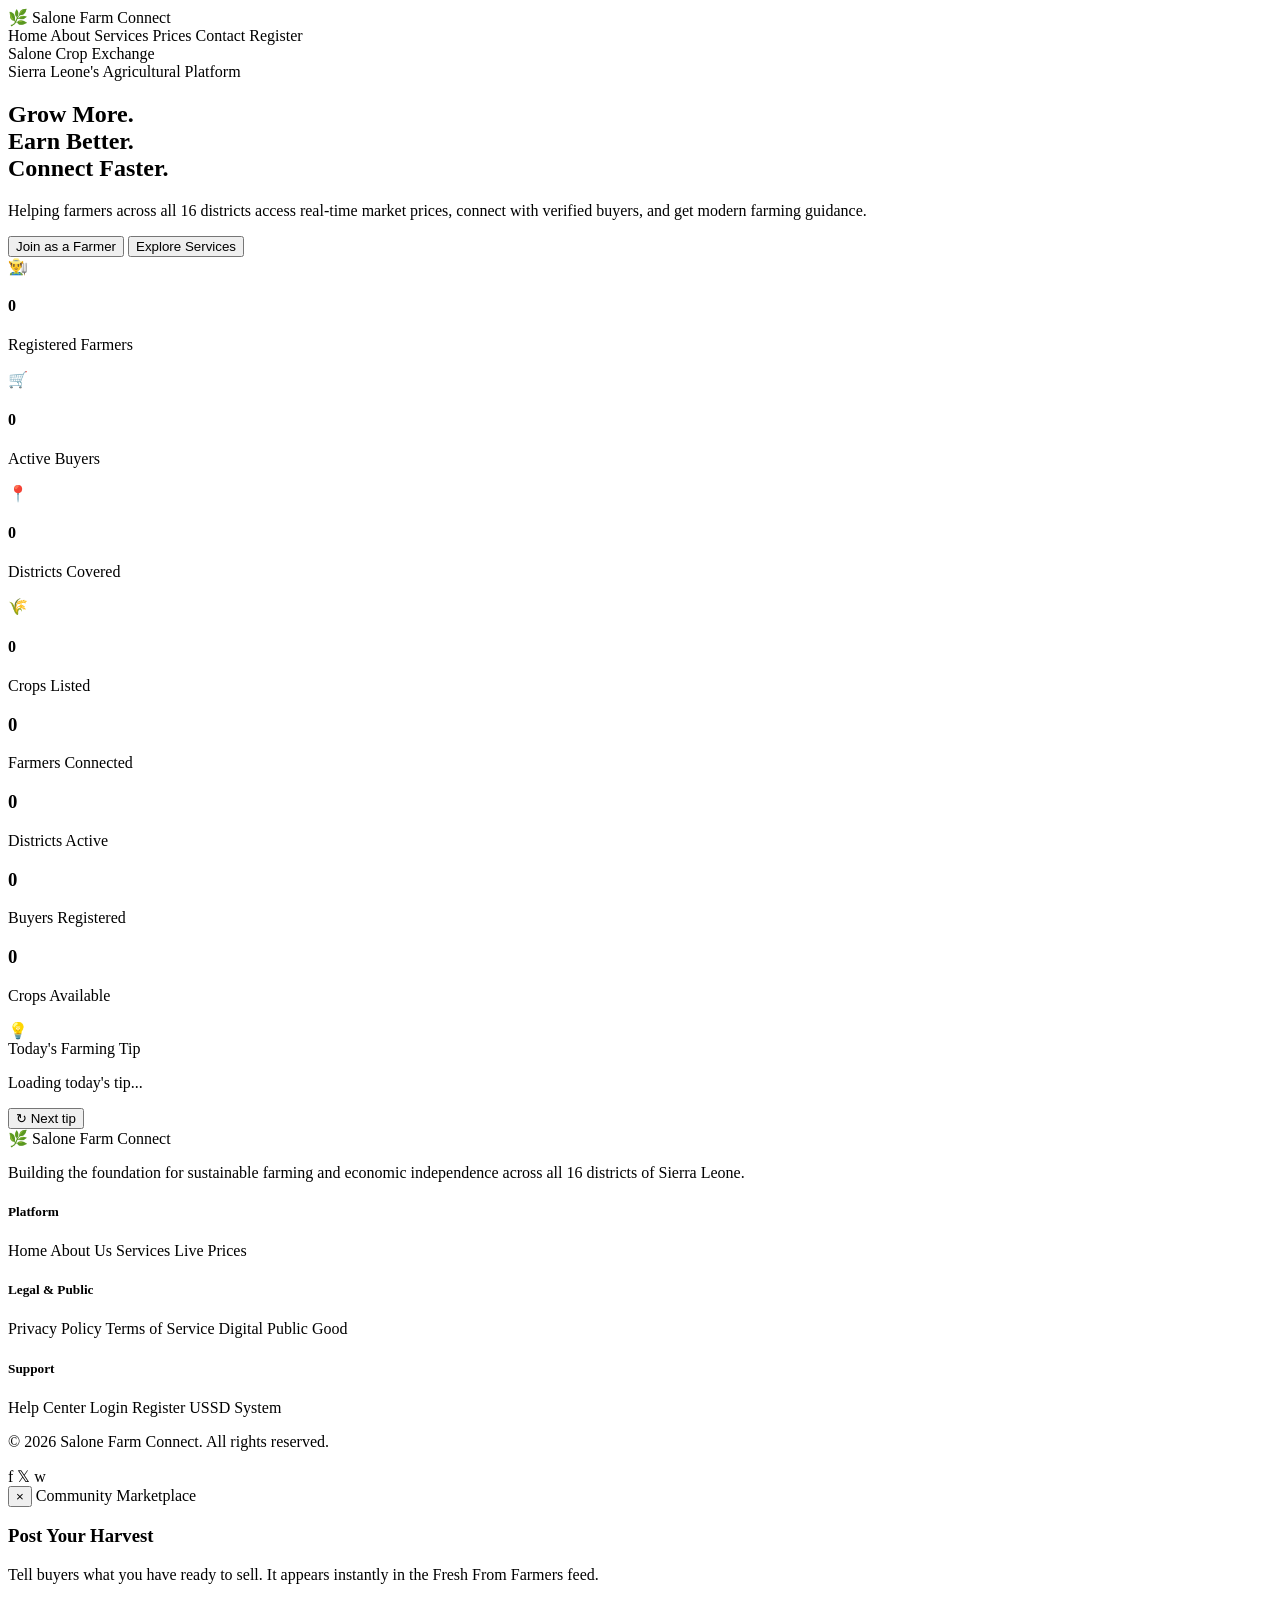
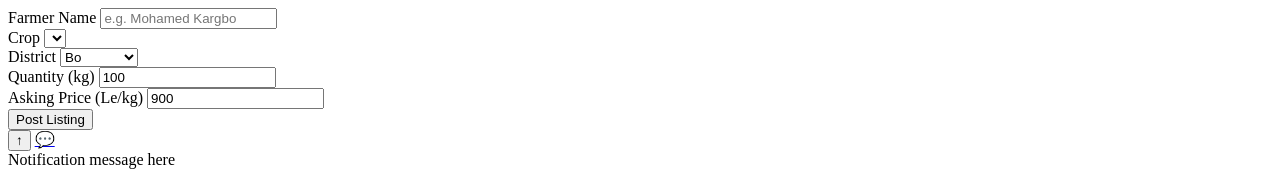
==== commit 2161ff98: "Update index.html Updated version of the index.html" ====
--- a/index.html
+++ b/index.html
@@ -4,13 +4,16 @@
 <meta charset="UTF-8">
 <meta name="viewport" content="width=device-width, initial-scale=1.0">
 <title>Salone Farm Connect</title>
-<link rel="stylesheet" href="style.CSS">
+<link rel="preconnect" href="https://fonts.googleapis.com">
+<link rel="preconnect" href="https://fonts.gstatic.com" crossorigin>
+<link href="https://fonts.googleapis.com/css2?family=Playfair+Display:wght@700;800;900&family=DM+Sans:wght@400;500;600;700&family=IBM+Plex+Mono:wght@500;600&display=swap" rel="stylesheet">
+<link rel="stylesheet" href="style.css">
 </head>
 <body>
 
 <header id="mainHeader">
   <a onclick="navigateTo('home-page')" class="logo" style="cursor: pointer;">
-  <span class="logo-icon">🌿</span>
+    <span class="logo-icon">🌿</span>
     Salone Farm Connect
   </a>
   <nav id="mainNav">
@@ -26,6 +29,12 @@
   </div>
 </header>
 
+<!-- Crop Exchange Ticker — the signature element, a live-feeling price band under the header -->
+<div id="cropTicker" class="ticker" role="region" aria-label="Live crop exchange prices">
+  <span class="ticker-label">Salone Crop Exchange</span>
+  <div class="ticker-track" id="tickerTrack"></div>
+</div>
+
 <div id="home-page" class="page-view">
   <section class="hero">
     <div class="hero-bg-pattern"></div>
@@ -41,47 +50,72 @@
       </div>
       <div class="hero-visual">
         <div class="hero-card-grid">
-          <div class="hero-info-card"><div class="card-icon">👨‍🌾</div><h4>500+</h4><p>Registered Farmers</p>
-          </div>
-          <div class="hero-info-card"><div class="card-icon">🛒</div><h4>1,000+</h4><p>Active Buyers</p>
-          </div>
-          <div class="hero-info-card"><div class="card-icon">📍</div><h4>16</h4><p>Districts Covered</p>
-          </div>
-          <div class="hero-info-card"><div class="hero-info-card"><div class="card-icon">🌾</div><h4>50+</h4><p>Crops Listed</p>
-        </div>
+          <div class="hero-info-card tilt-card">
+            <div class="card-icon">👨‍🌾</div>
+            <h4 class="counter" data-target="500" data-suffix="+">0</h4>
+            <p>Registered Farmers</p>
+          </div>
+          <div class="hero-info-card tilt-card">
+            <div class="card-icon">🛒</div>
+            <h4 class="counter" data-target="1000" data-suffix="+">0</h4>
+            <p>Active Buyers</p>
+          </div>
+          <div class="hero-info-card tilt-card">
+            <div class="card-icon">📍</div>
+            <h4 class="counter" data-target="16" data-suffix="">0</h4>
+            <p>Districts Covered</p>
+          </div>
+          <div class="hero-info-card tilt-card">
+            <div class="card-icon">🌾</div>
+            <h4 class="counter" data-target="50" data-suffix="+">0</h4>
+            <p>Crops Listed</p>
+          </div>
+        </div>
+      </div>
     </div>
   </section>
 
   <div class="stats">
-    <div class="stat-item">
-      <h3 id="stat1">500+</h3>
+    <div class="stat-item reveal">
+      <h3 class="counter" data-target="500" data-suffix="+">0</h3>
       <p>Farmers Connected</p>
     </div>
-    <div class="stat-item">
-      <h3 id="stat2">16</h3>
+    <div class="stat-item reveal">
+      <h3 class="counter" data-target="16" data-suffix="">0</h3>
       <p>Districts Active</p>
     </div>
-    <div class="stat-item">
-      <h3 id="stat3">1,000+</h3>
+    <div class="stat-item reveal">
+      <h3 class="counter" data-target="1000" data-suffix="+">0</h3>
       <p>Buyers Registered</p>
     </div>
-    <div class="stat-item">
-      <h3 id="stat4">50+</h3>
+    <div class="stat-item reveal">
+      <h3 class="counter" data-target="50" data-suffix="+">0</h3>
       <p>Crops Available</p>
     </div>
   </div>
+
+  <section class="tip-strip reveal">
+    <div class="tip-inner">
+      <div class="tip-icon">💡</div>
+      <div class="tip-text">
+        <span class="tip-label">Today's Farming Tip</span>
+        <p id="farmingTip">Loading today's tip...</p>
+      </div>
+      <button class="tip-next" onclick="nextFarmingTip()" aria-label="Next tip">↻ Next tip</button>
+    </div>
+  </section>
 </div>
 
 <div id="about-page" class="page-view">
   <section class="about">
     <div class="about-inner">
-      <div class="about-image-wrap">
+      <div class="about-image-wrap reveal">
         <img src="images/farmer.jpg" alt="Sierra Leone Farmer"
           onerror="this.style.display='none'; this.parentElement.querySelector('.about-fallback').style.display='flex'">
-        <div class="about-fallback" style="display:none; height:460px; background:linear-gradient(135deg,#b7e4c7,#52b788); align-items:center; justify-content:center; font-size:100px;"></div>
+        <div class="about-fallback" style="display:none; height:460px; background:linear-gradient(135deg,#b7e4c7,#52b788); align-items:center; justify-content:center; font-size:100px;">🧺</div>
         <div class="about-tag">Est. 2024 · Freetown, SL</div>
       </div>
-      <div class="about-text">
+      <div class="about-text reveal">
         <span class="section-label">About Us</span>
         <h2 class="section-title">Empowering Sierra Leone's Farming Communities</h2>
         <p class="section-desc">Salone Farm Connect is a Digital Public Good bridging the gap between farmers and markets across Sierra Leone.</p>
@@ -114,12 +148,12 @@
 <div id="services-page" class="page-view">
   <section id="services">
     <div class="services-inner">
-      <div style="text-align:center; max-width:580px; margin:0 auto 50px;">
+      <div style="text-align:center; max-width:580px; margin:0 auto 50px;" class="reveal">
         <span class="section-label">What We Offer</span>
         <h2 class="section-title">Services Built for Farmers</h2>
       </div>
       <div class="cards">
-        <div class="card">
+        <div class="card tilt-card reveal">
           <div class="card-img-wrap">
             <img src="images/advice.jpg" alt="Farming Advice"
               onerror="this.style.display='none'; this.nextElementSibling.style.display='flex'">
@@ -131,7 +165,7 @@
             <a onclick="showToast('Farming advice archives are being expanded!')" class="card-link">Learn more →</a>
           </div>
         </div>
-        <div class="card">
+        <div class="card tilt-card reveal">
           <div class="card-img-wrap">
             <img src="images/market.jpg" alt="Market Prices"
               onerror="this.style.display='none'; this.nextElementSibling.style.display='flex'">
@@ -143,7 +177,7 @@
             <a onclick="navigateTo('market-page')" class="card-link">View prices →</a>
           </div>
         </div>
-        <div class="card">
+        <div class="card tilt-card reveal">
           <div class="card-img-wrap">
             <img src="images/equipment.jpg" alt="Equipment Guide"
               onerror="this.style.display='none'; this.nextElementSibling.style.display='flex'">
@@ -155,7 +189,7 @@
             <a onclick="showToast('Equipment databases are updating...')" class="card-link">Browse tools →</a>
           </div>
         </div>
-        <div class="card">
+        <div class="card tilt-card reveal">
           <div class="card-img-wrap">
             <img src="images/buyer.jpg" alt="Buyer Connection"
               onerror="this.style.display='none'; this.nextElementSibling.style.display='flex'">
@@ -164,9 +198,17 @@
           <div class="card-body">
             <h3>Buyer Connection</h3>
             <p>Post your harvest and get contacted by verified buyers directly — no commission fees.</p>
-            <a onclick="navigateTo('register-page')" class="card-link">Get started →</a>
-          </div>
-        </div>
+            <a onclick="openHarvestModal()" class="card-link">Post a listing →</a>
+          </div>
+        </div>
+      </div>
+
+      <div class="faq-block reveal">
+        <div style="text-align:center; max-width:580px; margin:0 auto 36px;">
+          <span class="section-label">Common Questions</span>
+          <h2 class="section-title">Frequently Asked Questions</h2>
+        </div>
+        <div class="faq-list" id="faqList"></div>
       </div>
     </div>
   </section>
@@ -177,132 +219,107 @@
     <div class="market-inner">
       <span class="section-label">Live Prices</span>
       <h2 class="section-title">Current Market Prices</h2>
-      <p class="section-desc">Prices updated daily from major markets across Sierra Leone. All prices in Leones (Le) per kg.</p>
-      <div class="market-grid">
-        <div class="price-card">
-          <div class="price-card-left">
-            <div class="price-card-emoji">🌾</div>
-            <div>
-              <div class="price-card-name">Rice</div>
-              <div class="price-card-sub">Oryza sativa</div>
-            </div>
-          </div>
-          <div>
-            <div class="price-card-amount">Le 900</div>
-            <div class="price-card-unit">per kg</div>
-          </div>
-        </div>
-        <div class="price-card">
-          <div class="price-card-left">
-            <div class="price-card-emoji">🥔</div>
-            <div>
-              <div class="price-card-name">Cassava</div>
-              <div class="price-card-sub">Manihot esculenta</div>
-            </div>
-          </div>
-          <div>
-            <div class="price-card-amount">Le 700</div>
-            <div class="price-card-unit">per kg</div>
-          </div>
-        </div>
-        <div class="price-card">
-          <div class="price-card-left">
-            <div class="price-card-emoji">🥜</div>
-            <div>
-              <div class="price-card-name">Groundnut</div>
-              <div class="price-card-sub">Arachis hypogaea</div>
-            </div>
-          </div>
-          <div>
-            <div class="price-card-amount">Le 1,200</div>
-            <div class="price-card-unit">per kg</div>
-          </div>
-        </div>
-        <div class="price-card">
-          <div class="price-card-left">
-            <div class="price-card-emoji">🌶️</div>
-            <div>
-              <div class="price-card-name">Pepper</div>
-              <div class="price-card-sub">Capsicum species</div>
-            </div>
-          </div>
-          <div>
-            <div class="price-card-amount">Le 1,500</div>
-            <div class="price-card-unit">per kg</div>
-          </div>
-        </div>
-        <div class="price-card">
-          <div class="price-card-left">
-            <div class="price-card-emoji">🌽</div>
-            <div>
-              <div class="price-card-name">Maize</div>
-              <div class="price-card-sub">Zea mays</div>
-            </div>
-          </div>
-          <div>
-            <div class="price-card-amount">Le 850</div>
-            <div class="price-card-unit">per kg</div>
-          </div>
-        </div>
-        <div class="price-card">
-          <div class="price-card-left">
-            <div class="price-card-emoji">🍠</div>
-            <div>
-              <div class="price-card-name">Sweet Potato</div>
-              <div class="price-card-sub">Ipomoea batatas</div>
-            </div>
-          </div>
-          <div>
-            <div class="price-card-amount">Le 600</div>
-            <div class="price-card-unit">per kg</div>
-          </div>
-        </div>
-      </div>
-      <p class="market-update">Last updated: <span id="updateTime">Loading...</span></p>
-    </div>
-  </section>
-  
+      <p class="section-desc">Prices updated daily from major markets across Sierra Leone. All prices in Leones (Le) per kg. Search, sort, or filter by district below.</p>
+
+      <div class="market-layout">
+        <div class="market-main">
+          <div class="market-controls reveal">
+            <div class="market-search">
+              <span class="search-icon">🔍</span>
+              <input type="text" id="cropSearch" placeholder="Search a crop, e.g. Rice" oninput="renderMarket()">
+            </div>
+            <div class="sort-group" role="group" aria-label="Sort prices">
+              <button class="sort-btn active" data-sort="name" onclick="setSort('name')">Name</button>
+              <button class="sort-btn" data-sort="price-high" onclick="setSort('price-high')">Price ↓</button>
+              <button class="sort-btn" data-sort="price-low" onclick="setSort('price-low')">Price ↑</button>
+            </div>
+          </div>
+          <div class="district-chips" id="districtChips"></div>
+
+          <div class="market-grid" id="marketGrid"></div>
+          <p class="market-update">Last updated: <span id="updateTime">Loading...</span></p>
+        </div>
+
+        <aside class="calc-card reveal">
+          <span class="calc-eyebrow">Quick Estimate</span>
+          <h3>Harvest Earnings Calculator</h3>
+          <p class="calc-desc">See roughly what your harvest is worth at today's prices.</p>
+          <div class="form-group">
+            <label for="calcCrop">Crop</label>
+            <select id="calcCrop" onchange="updateCalculator()"></select>
+          </div>
+          <div class="form-group">
+            <label for="calcQty">Quantity (kg)</label>
+            <input type="number" id="calcQty" min="0" value="50" oninput="updateCalculator()">
+          </div>
+          <div class="calc-result">
+            <span>Estimated value</span>
+            <strong id="calcResult">Le 0</strong>
+          </div>
+        </aside>
+      </div>
+
+      <div class="listings-block">
+        <div style="display:flex; align-items:center; justify-content:space-between; flex-wrap:wrap; gap:16px; margin-bottom:24px;">
+          <div>
+            <span class="section-label">Community Marketplace</span>
+            <h2 class="section-title" style="margin-bottom:0;">Fresh From Farmers</h2>
+          </div>
+          <button class="btn-primary" onclick="openHarvestModal()">+ Post Your Harvest</button>
+        </div>
+        <div class="listings-grid" id="listingsGrid"></div>
+      </div>
+    </div>
+  </section>
+
   <section class="testimonials">
     <div class="testimonials-inner">
-      <div style="text-align:center; max-width:580px; margin:0 auto 50px;">
+      <div style="text-align:center; max-width:580px; margin:0 auto 50px;" class="reveal">
         <span class="section-label">Success Stories</span>
         <h2 class="section-title">What Our Farmers Say</h2>
       </div>
-      <div class="testimonials-grid">
-        <div class="testimonial-card">
-          <div class="stars"></div>
-          <p>"Knowing the market price in Freetown before leaving my farm in Kenema saved me over Le 500,000 in transport!"</p>
-          <div class="testimonial-author">
-            <div class="avatar">MK</div>
-            <div>
-              <h4>Haja Rahatu Bassum</h4>
-              <span>Rice Farmer, Kenema</span>
-            </div>
-          </div>
-        </div>
-        <div class="testimonial-card">
-          <div class="stars"></div>
-          <p>"I connected directly with an agribusiness buyer from Bo who bought my entire cassava yield. No middleman cheats."</p>
-          <div class="testimonial-author">
-            <div class="avatar">FB</div>
-            <div>
-              <h4>Francis Sillah</h4>
-              <span>Cassava Producer, Moyamba</span>
-            </div>
-          </div>
-        </div>
-        <div class="testimonial-card">
-          <div class="stars"></div>
-          <p>"The advice on seasonal planting and compost application helped me double my pepper harvest this year."</p>
-          <div class="testimonial-author">
-            <div class="avatar">SK</div>
-            <div>
-              <h4>Adrian Amous Lavaly</h4>
-              <span>Vegetable Grower, Kono</span>
-            </div>
-          </div>
-        </div>
-      </div>
+      <div class="carousel reveal" id="testimonialCarousel">
+        <button class="carousel-arrow left" onclick="moveCarousel(-1)" aria-label="Previous testimonial">‹</button>
+        <div class="carousel-viewport">
+          <div class="carousel-track" id="carouselTrack">
+            <div class="testimonial-card">
+              <div class="stars">★★★★★</div>
+              <p>"Knowing the market price in Freetown before leaving my farm in Kenema saved me over Le 500,000 in transport!"</p>
+              <div class="testimonial-author">
+                <div class="avatar">MK</div>
+                <div>
+                  <h4>Haja Rahatu Bassum</h4>
+                  <span>Rice Farmer, Kenema</span>
+                </div>
+              </div>
+            </div>
+            <div class="testimonial-card">
+              <div class="stars">★★★★★</div>
+              <p>"I connected directly with an agribusiness buyer from Bo who bought my entire cassava yield. No middleman cheats."</p>
+              <div class="testimonial-author">
+                <div class="avatar">FB</div>
+                <div>
+                  <h4>Francis Sillah</h4>
+                  <span>Cassava Producer, Moyamba</span>
+                </div>
+              </div>
+            </div>
+            <div class="testimonial-card">
+              <div class="stars">★★★★★</div>
+              <p>"The advice on seasonal planting and compost application helped me double my pepper harvest this year."</p>
+              <div class="testimonial-author">
+                <div class="avatar">SK</div>
+                <div>
+                  <h4>Adrian Amous Lavaly</h4>
+                  <span>Vegetable Grower, Kono</span>
+                </div>
+              </div>
+            </div>
+          </div>
+        </div>
+        <button class="carousel-arrow right" onclick="moveCarousel(1)" aria-label="Next testimonial">›</button>
+      </div>
+      <div class="carousel-dots" id="carouselDots"></div>
     </div>
   </section>
 </div>
@@ -310,7 +327,7 @@
 <div id="contact-page" class="page-view">
   <section id="contact">
     <div class="contact-inner">
-      <div class="contact-info">
+      <div class="contact-info reveal">
         <span class="section-label">Get In Touch</span>
         <h3>We're Here to Help</h3>
         <p>Have questions about how to use the platform or need registration assistance? Contact our local team in Freetown.</p>
@@ -336,10 +353,10 @@
           </div>
         </div>
       </div>
-      <div class="contact-map">
-        <img src="images/hero.jpg" alt="Hero" srcset="">
+      <div class="contact-map reveal">
         <span>🇸🇱</span>
         Salone Farm Connect HQ
+        <img src="images/hero.jpg" alt="">
       </div>
     </div>
   </section>
@@ -352,16 +369,17 @@
       <h2 class="section-title">Login to Your Account</h2>
       <p class="section-desc">Access your market connections, crop listings, and daily updates.</p>
       <div class="register-form">
-        <form onsubmit="handleLogin(event)">
+        <form onsubmit="handleLogin(event)" novalidate>
           <div class="form-group">
-            <label>Phone Number</label>
-            <input type="tel" id="lphone" placeholder="e.g. +232 76 000000" required>
+            <label for="lphone">Phone Number</label>
+            <input type="tel" id="lphone" placeholder="e.g. +232 76 000000" required oninput="validatePhone(this)">
+            <span class="field-hint" data-hint-for="lphone"></span>
           </div>
           <div class="form-group">
-            <label>Password / PIN</label>
-            <input type="password" id="lpassword" placeholder="Enter your secret PIN" required>
-          </div>
-          <button type="submit" class="form-submit-btn">Login</button>
+            <label for="lpassword">Password / PIN</label>
+            <input type="password" id="lpassword" placeholder="Enter your secret PIN" required minlength="4">
+          </div>
+          <button type="submit" class="form-submit-btn"><span class="btn-label">Login</span></button>
           <p class="form-toggle-text">
             New to the network? <a onclick="navigateTo('register-page')">Register here</a>
           </p>
@@ -378,20 +396,21 @@
       <h2 class="section-title">Register as a Farmer</h2>
       <p class="section-desc">Join hundreds of farmers across Sierra Leone and start selling smarter.</p>
       <div class="register-form">
-        <form onsubmit="handleRegistration(event)">
+        <form onsubmit="handleRegistration(event)" novalidate>
           <div class="form-row">
             <div class="form-group">
-              <label>Full Name</label>
+              <label for="fname">Full Name</label>
               <input type="text" id="fname" placeholder="e.g. Aminata Koroma" required>
             </div>
             <div class="form-group">
-              <label>Phone Number</label>
-              <input type="tel" id="fphone" placeholder="e.g. +232 76 000000" required>
+              <label for="fphone">Phone Number</label>
+              <input type="tel" id="fphone" placeholder="e.g. +232 76 000000" required oninput="validatePhone(this)">
+              <span class="field-hint" data-hint-for="fphone"></span>
             </div>
           </div>
           <div class="form-row">
             <div class="form-group">
-              <label>District</label>
+              <label for="fdistrict">District</label>
               <select id="fdistrict" required>
                 <option value="" disabled selected>Select District</option>
                 <option>Bo</option>
@@ -403,7 +422,7 @@
               </select>
             </div>
             <div class="form-group">
-              <label>Primary Crop</label>
+              <label for="fcrop">Primary Crop</label>
               <select id="fcrop" required>
                 <option value="" disabled selected>Select Crop</option>
                 <option>Rice</option>
@@ -413,14 +432,14 @@
               </select>
             </div>
           </div>
-          <button type="submit" class="form-submit-btn">Complete Registration</button>
+          <button type="submit" class="form-submit-btn"><span class="btn-label">Complete Registration</span></button>
           <p style="text-align: center; margin-top: 20px; font-size: 14px; color: #fefcfc;">
-  Already have an account? 
-  <a onclick="navigateTo('login-page')" style="color: var(--green-light); cursor: pointer; font-weight: bold; text-decoration: underline; transition: color 0.2s ease;">
-    Login here
-  </a>
-</p>
-          <div id="successMsg" class="success-msg"> Success! Welcome to the network.</div>
+            Already have an account?
+            <a onclick="navigateTo('login-page')" style="color: var(--green-light); cursor: pointer; font-weight: bold; text-decoration: underline;">
+              Login here
+            </a>
+          </p>
+          <div id="successMsg" class="success-msg"><span class="success-check">✓</span> Welcome to the network!</div>
         </form>
       </div>
     </div>
@@ -431,7 +450,7 @@
   <div class="footer-grid">
     <div class="footer-col footer-brand">
       <a onclick="navigateTo('home-page')" class="logo">
-        <span class="logo-icon"></span>
+        <span class="logo-icon">🌿</span>
         Salone Farm Connect
       </a>
       <p>Building the foundation for sustainable farming and economic independence across all 16 districts of Sierra Leone.</p>
@@ -460,16 +479,65 @@
   <div class="footer-bottom">
     <p>&copy; 2026 Salone Farm Connect. All rights reserved.</p>
     <div class="footer-socials">
-      <a onclick="showToast('Opening Facebook...')" class="social-btn" style="color:#fff;">f</a>
-      <a onclick="showToast('Opening X...')" class="social-btn" style="color:#fff;"></a>
-      <a onclick="showToast('Opening WhatsApp...')" class="social-btn" style="color:#fff;">w</a>
+      <a onclick="showToast('Opening Facebook...')" class="social-btn">f</a>
+      <a onclick="showToast('Opening X...')" class="social-btn">𝕏</a>
+      <a onclick="showToast('Opening WhatsApp...')" class="social-btn">w</a>
     </div>
   </div>
 </footer>
 
+<!-- Post Your Harvest modal -->
+<div id="harvestModal" class="modal-overlay" onclick="if(event.target===this) closeHarvestModal()">
+  <div class="modal-card">
+    <button class="modal-close" onclick="closeHarvestModal()" aria-label="Close">×</button>
+    <span class="section-label">Community Marketplace</span>
+    <h3>Post Your Harvest</h3>
+    <p class="section-desc" style="margin-bottom:24px;">Tell buyers what you have ready to sell. It appears instantly in the Fresh From Farmers feed.</p>
+    <form id="harvestForm" onsubmit="submitHarvest(event)" novalidate>
+      <div class="form-group">
+        <label for="hName">Farmer Name</label>
+        <input type="text" id="hName" placeholder="e.g. Mohamed Kargbo" required>
+      </div>
+      <div class="form-row">
+        <div class="form-group">
+          <label for="hCrop">Crop</label>
+          <select id="hCrop" required></select>
+        </div>
+        <div class="form-group">
+          <label for="hDistrict">District</label>
+          <select id="hDistrict" required>
+            <option>Bo</option>
+            <option>Bombali</option>
+            <option>Freetown</option>
+            <option>Kenema</option>
+            <option>Makeni</option>
+            <option>Kono</option>
+          </select>
+        </div>
+      </div>
+      <div class="form-row">
+        <div class="form-group">
+          <label for="hQty">Quantity (kg)</label>
+          <input type="number" id="hQty" min="1" value="100" required>
+        </div>
+        <div class="form-group">
+          <label for="hPrice">Asking Price (Le/kg)</label>
+          <input type="number" id="hPrice" min="1" value="900" required>
+        </div>
+      </div>
+      <button type="submit" class="form-submit-btn"><span class="btn-label">Post Listing</span></button>
+    </form>
+  </div>
+</div>
+
+<!-- Floating actions -->
+<button id="backToTop" class="floating-btn back-to-top" onclick="window.scrollTo({top:0,behavior:'smooth'})" aria-label="Back to top">↑</button>
+<a id="whatsappFloat" class="floating-btn whatsapp-btn" href="https://wa.me/23276123456?text=Hello%20Salone%20Farm%20Connect" target="_blank" rel="noopener" aria-label="Chat on WhatsApp">💬</a>
+
 <div id="toast">
   <span id="toastText">Notification message here</span>
 </div>
+
 <script src="script.js"></script>
 </body>
 </html>
